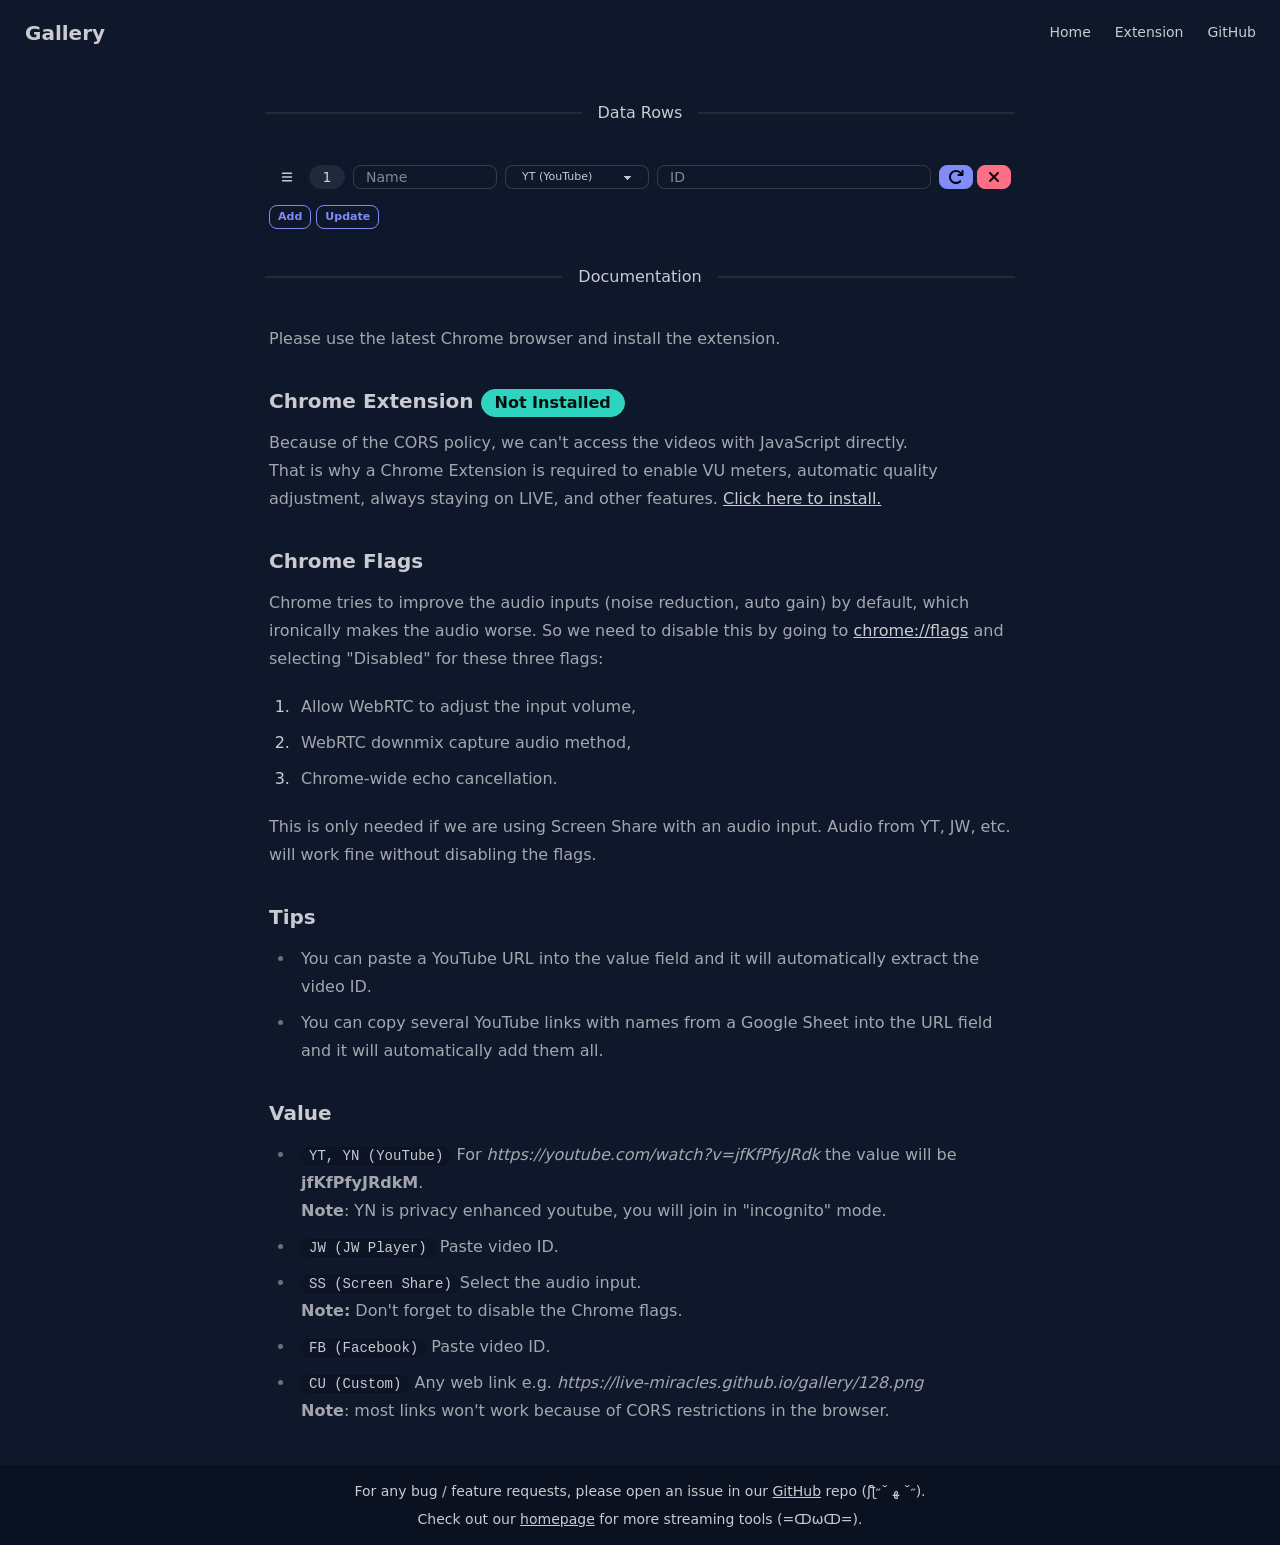
==== index.html @ 16df1bc9 "ad vc player" ====
<!doctype html>
<html lang="en" data-theme="night">
  <head>
    <meta charset="UTF-8" />
    <meta name="viewport" content="width=device-width, initial-scale=1.0" />
    <title>Gallery</title>
    <link rel="icon" type="image/png" href="./128.png" />
    <link rel="stylesheet" href="./output.css" />
    <script type="module" src="./script.js" defer></script>
    <script src="./Sortable.min.js"></script>
  </head>
  <body class="bg-base-100 text-base-content">
    <div class="flex flex-col items-center">
      <div class="flex w-full flex-wrap" id="gallery"></div>
    </div>

    <div class="prose rounded-box border-error text-error m-3 mx-auto border-2 p-2" id="outdated-extension-warning" style="display: none">
      <b>Warning:</b> You're using an outdated Chrome extension version "<span id="ext-version"></span>". Please
      <a class="link" href="/gallery-ext/#update">update</a> it to the latest version "<span id="gal-version">3.1.0</span>", as some features might
      not work properly.
    </div>

    <div class="navbar focus bg-base-100">
      <div class="flex-1">
        <a class="btn btn-ghost text-xl" href="/">Gallery</a>
      </div>
      <div class="flex-none">
        <ul class="menu menu-horizontal px-1">
          <li><a href="/">Home</a></li>
          <li>
            <a href="/gallery-ext/" target="_blank" t>Extension</a>
          </li>
          <li><a href="https://github.com/live-miracles/gallery/" target="_blank">GitHub</a></li>
        </ul>
      </div>
    </div>

    <div class="m-auto mt-10 w-[750px] px-1" style="display: none" id="controls">
      <div class="focus mb-4 flex items-center gap-1">
        <input id="gallery-url" type="text" placeholder="URL" class="input input-xs ml-0 flex-1" />

        <button id="update-gallery-url" class="btn btn-secondary btn-xs">
          <svg class="h-4 w-4 fill-current" xmlns="http://www.w3.org/2000/svg" viewBox="0 0 448 512">
            <path
              d="M438.6 278.6c12.5-12.5 12.5-32.8 0-45.3l-160-160c-12.5-12.5-32.8-12.5-45.3 0s-12.5 32.8 0 45.3L338.8 224 32 224c-17.7 0-32 14.3-32 32s14.3 32 32 32l306.7 0L233.4 393.4c-12.5 12.5-12.5 32.8 0 45.3s32.8 12.5 45.3 0l160-160z" />
          </svg>
        </button>
        <button id="last-gallery-url" class="btn btn-secondary btn-xs">last</button>
      </div>

      <div class="divider focus mx-auto mt-10 w-[750px]">Controls</div>

      <div>
        <label class="relative inline-flex cursor-pointer items-center">
          <input type="checkbox" id="show-focus" class="show-toggle url-param toggle toggle-secondary m-0" checked />
          <span class="text-md ms-3">Show everything</span>
        </label>
      </div>

      <div class="focus">
        <label class="relative inline-flex cursor-pointer items-center">
          <input type="checkbox" id="audioLevels" class="url-param toggle toggle-secondary m-0" checked />
          <span class="text-md ms-3">Draw audio levels</span>
        </label>
      </div>
      <div class="focus">
        <label class="relative inline-flex cursor-pointer items-center">
          <input type="checkbox" id="noAudioBlink" class="url-param toggle toggle-secondary m-0" disabled />
          <span class="text-md ms-3">Blink if no audio for over 5 seconds</span>
        </label>
      </div>
      <div class="focus mb-4">
        <label class="relative inline-flex cursor-pointer items-center">
          <input type="checkbox" id="mute-rotation" class="url-param toggle toggle-secondary m-0" />
          <span class="text-md ms-3 whitespace-nowrap">Auto unmute boxes one by one</span>
          <input
            type="text"
            id="rotation-boxes"
            class="url-param input input-xs mx-1 my-0 w-[250px]"
            placeholder="boxes e.g. 1 2 5, if empty takes all" />
          <input type="text" id="rotation-time" class="url-param input input-xs mx-0 my-0 w-12" placeholder="sec" value="60" />
        </label>
      </div>
      <div class="focus">
        <label class="relative inline-flex cursor-pointer items-center">
          <input type="checkbox" id="autoLive" class="url-param toggle toggle-secondary m-0" checked />
          <span class="text-md ms-3">YouTube: automatically switch to LIVE</span>
        </label>
      </div>
      <div class="focus mb-4">
        <label class="relative inline-flex cursor-pointer items-center">
          <button id="setQuality" class="btn btn-outline btn-secondary btn-xs">Lowest Quality</button>
          <span class="text-md ms-3">YouTube: Select the lowest quality (resolution) for all videos</span>
        </label>
      </div>
    </div>

    <div class="divider focus mx-auto my-10 w-[750px]">Data Rows</div>

    <div id="data-rows" class="focus m-auto w-[750px] px-1"></div>

    <div class="focus m-auto w-[750px] px-1">
      <button id="add-data-row" class="btn btn-outline btn-secondary btn-xs mt-3">Add</button>
      <button id="update-rows" class="btn btn-outline btn-secondary btn-xs mt-3">Update</button>
      <button id="init-unmute" class="hidden"></button>
    </div>

    <div class="divider focus mx-auto my-10 w-[750px]">Documentation</div>

    <div class="prose focus m-auto w-[760px] max-w-[750px] px-1">
      <p>Please use the latest Chrome browser and install the extension.</p>

      <h3>
        Chrome Extension
        <span id="installedBadge" class="badge badge-success badge-error badge-lg">Not Installed</span>
      </h3>
      <p>
        Because of the CORS policy, we can't access the videos with JavaScript directly.
        <br />
        That is why a Chrome Extension is required to enable VU meters, automatic quality adjustment, always staying on LIVE, and other features.
        <a class="link" href="/gallery-ext/" target="_blank">Click here to install.</a>
      </p>

      <h3>Chrome Flags</h3>
      Chrome tries to improve the audio inputs (noise reduction, auto gain) by default, which ironically makes the audio worse. So we need to disable
      this by going to <a class="link">chrome://flags</a> and selecting "Disabled" for these three flags:
      <ol>
        <li>Allow WebRTC to adjust the input volume,</li>
        <li>WebRTC downmix capture audio method,</li>
        <li>Chrome-wide echo cancellation.</li>
      </ol>

      This is only needed if we are using Screen Share with an audio input. Audio from YT, JW, etc. will work fine without disabling the flags.

      <h3>Tips</h3>
      <ul>
        <li>You can paste a YouTube URL into the value field and it will automatically extract the video ID.</li>
        <li>You can copy several YouTube links with names from a Google Sheet into the URL field and it will automatically add them all.</li>
      </ul>

      <h3>Value</h3>
      <ul>
        <li>
          <code>YT, YN (YouTube)</code> For <i>https://youtube.com/watch?v=jfKfPfyJRdk</i> the value will be <b>jfKfPfyJRdkM</b>.
          <br />
          <b>Note</b>: YN is privacy enhanced youtube, you will join in "incognito" mode.
        </li>
        <li><code>JW (JW Player)</code> Paste video ID.</li>
        <li>
          <code>SS (Screen Share)</code>Select the audio input.
          <br />
          <b>Note:</b> Don't forget to disable the Chrome flags.
        </li>
        <li><code>FB (Facebook)</code> Paste video ID.</li>
        <li>
          <code>CU (Custom)</code> Any web link e.g. <i>https://live-miracles.github.io/gallery/128.png</i><br />
          <b>Note</b>: most links won't work because of CORS restrictions in the browser.
        </li>
      </ul>
    </div>

    <footer class="footer footer-center focus bg-base-300 text-base-content mt-10 p-4">
      <aside>
        <p>
          For any bug / feature requests, please open an issue in our
          <a class="link" href="https://github.com/live-miracles/gallery/" target="_blank">GitHub</a> repo (ʃƪ˶˘ ﻬ ˘˶).
        </p>
        <p>Check out our <a class="link" href="/">homepage</a> for more streaming tools (=ↀωↀ=).</p>
      </aside>
    </footer>
  </body>
</html>
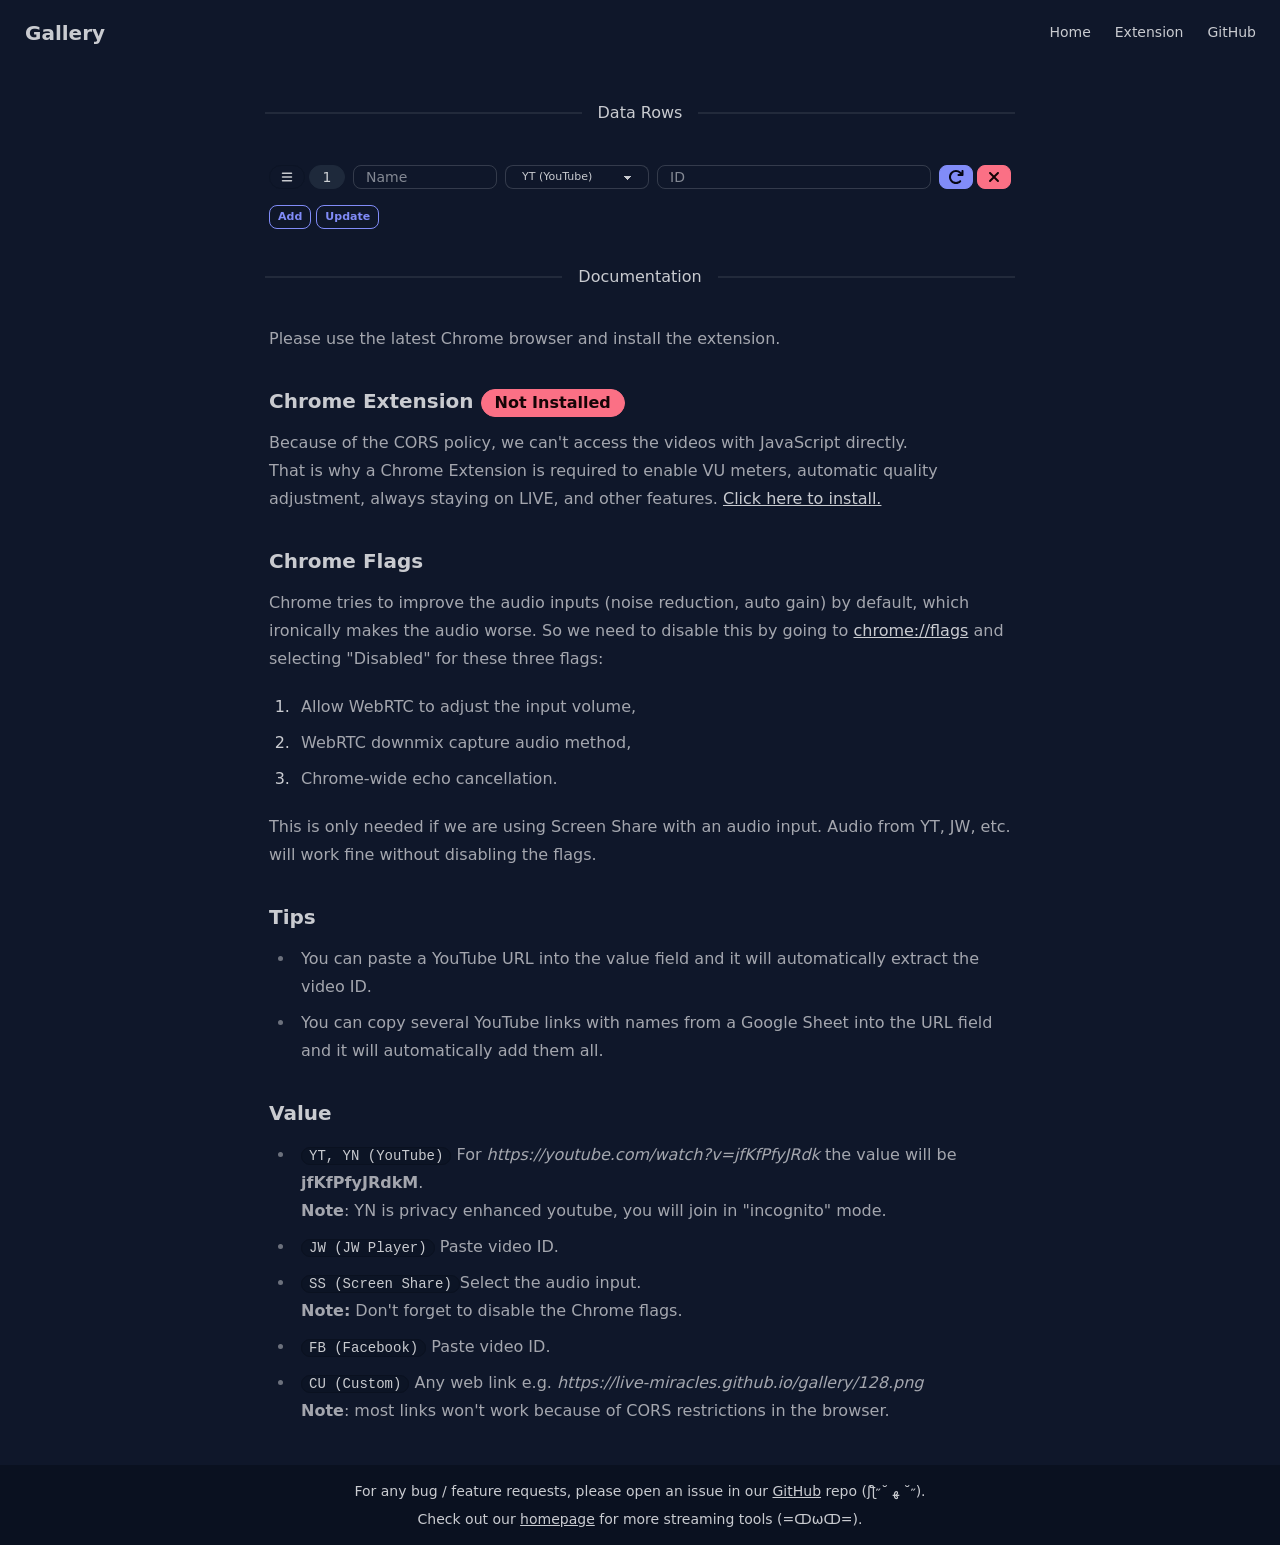
==== commit 46df1729: "css bug fix" ====
--- a/index.html
+++ b/index.html
@@ -16,7 +16,7 @@
 
     <div class="prose rounded-box border-error text-error m-3 mx-auto border-2 p-2" id="outdated-extension-warning" style="display: none">
       <b>Warning:</b> You're using an outdated Chrome extension version "<span id="ext-version"></span>". Please
-      <a class="link" href="/gallery-ext/#update">update</a> it to the latest version "<span id="gal-version">3.1.0</span>", as some features might
+      <a class="link" href="/gallery-ext/#update">update</a> it to the latest version "<span id="gal-version">3.1.1</span>", as some features might
       not work properly.
     </div>
 
@@ -112,7 +112,7 @@
 
       <h3>
         Chrome Extension
-        <span id="installedBadge" class="badge badge-success badge-error badge-lg">Not Installed</span>
+        <span id="installedBadge" class="badge badge-error badge-lg">Not Installed</span>
       </h3>
       <p>
         Because of the CORS policy, we can't access the videos with JavaScript directly.
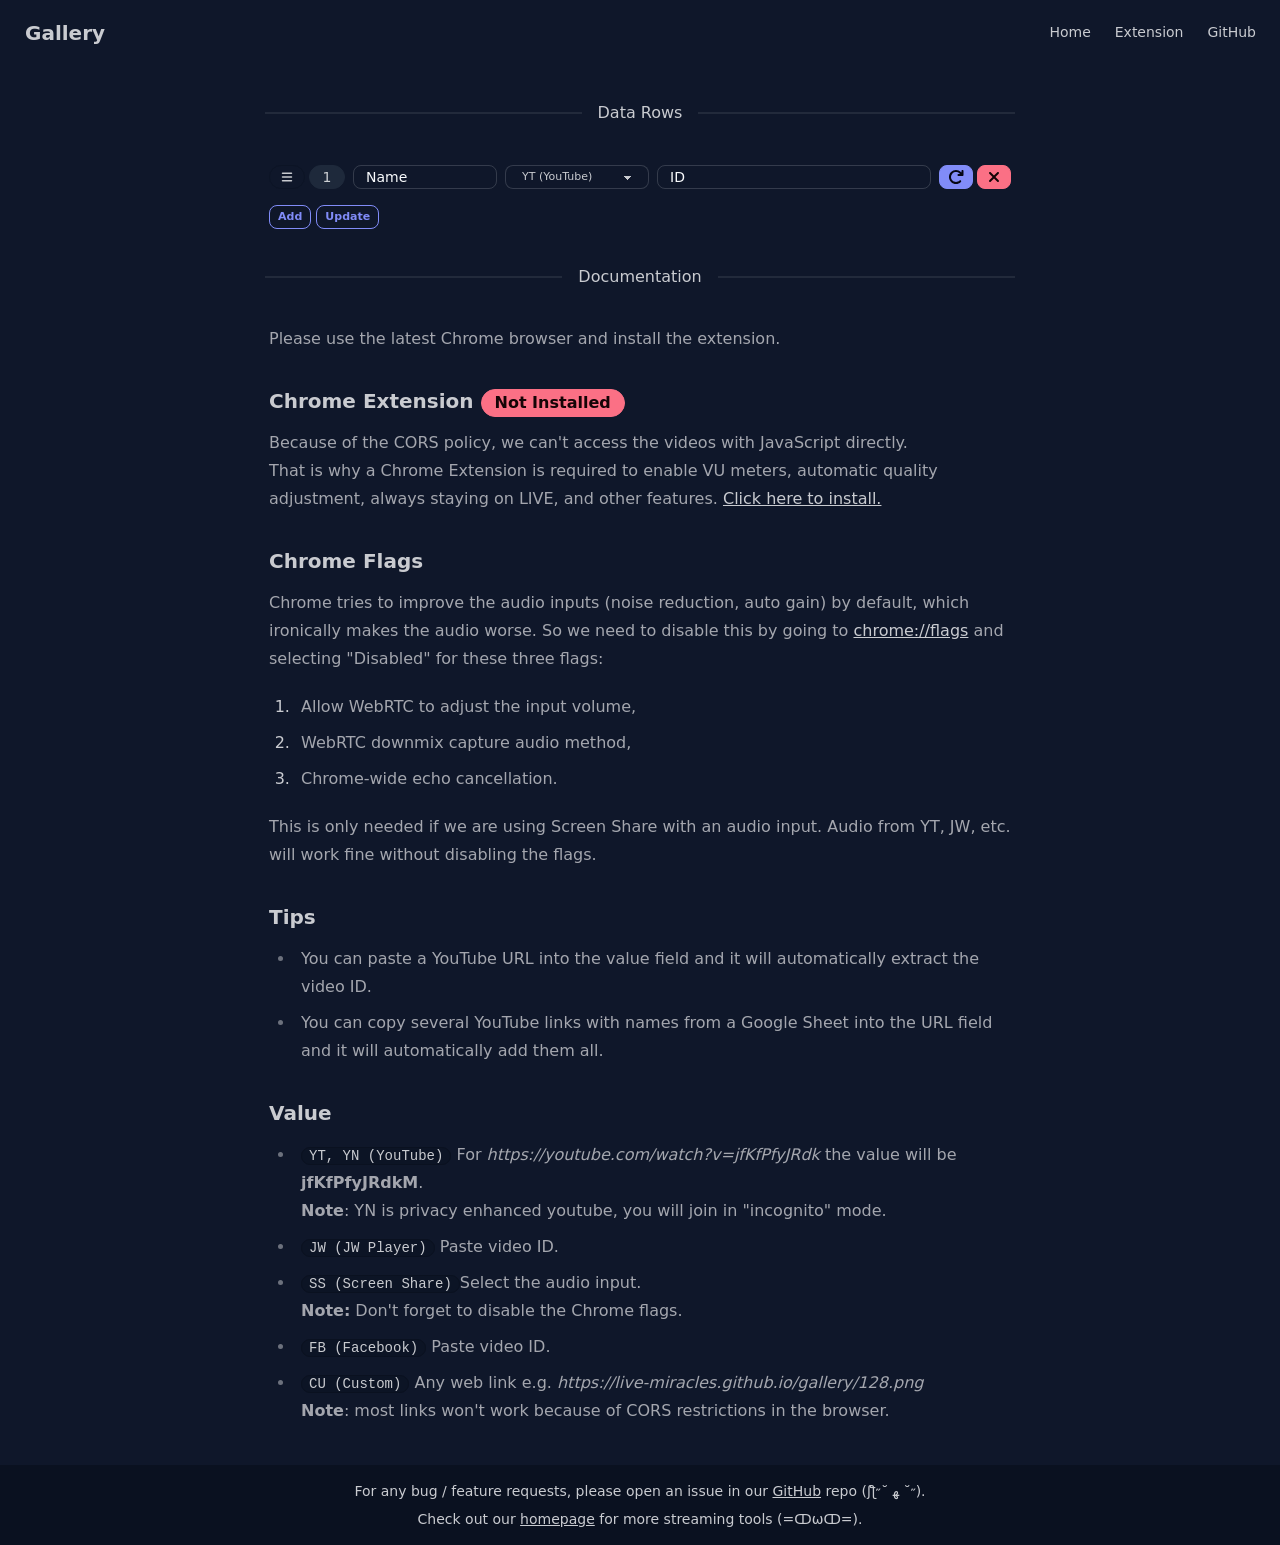
==== commit c11c9c86: "new gal-ext & makefile" ====
--- a/index.html
+++ b/index.html
@@ -16,7 +16,7 @@
 
     <div class="prose rounded-box border-error text-error m-3 mx-auto border-2 p-2" id="outdated-extension-warning" style="display: none">
       <b>Warning:</b> You're using an outdated Chrome extension version "<span id="ext-version"></span>". Please
-      <a class="link" href="/gallery-ext/#update">update</a> it to the latest version "<span id="gal-version">3.1.1</span>", as some features might
+      <a class="link" href="/gallery-ext/#update">update</a> it to the latest version "<span id="gal-version">3.1.2</span>", as some features might
       not work properly.
     </div>
 
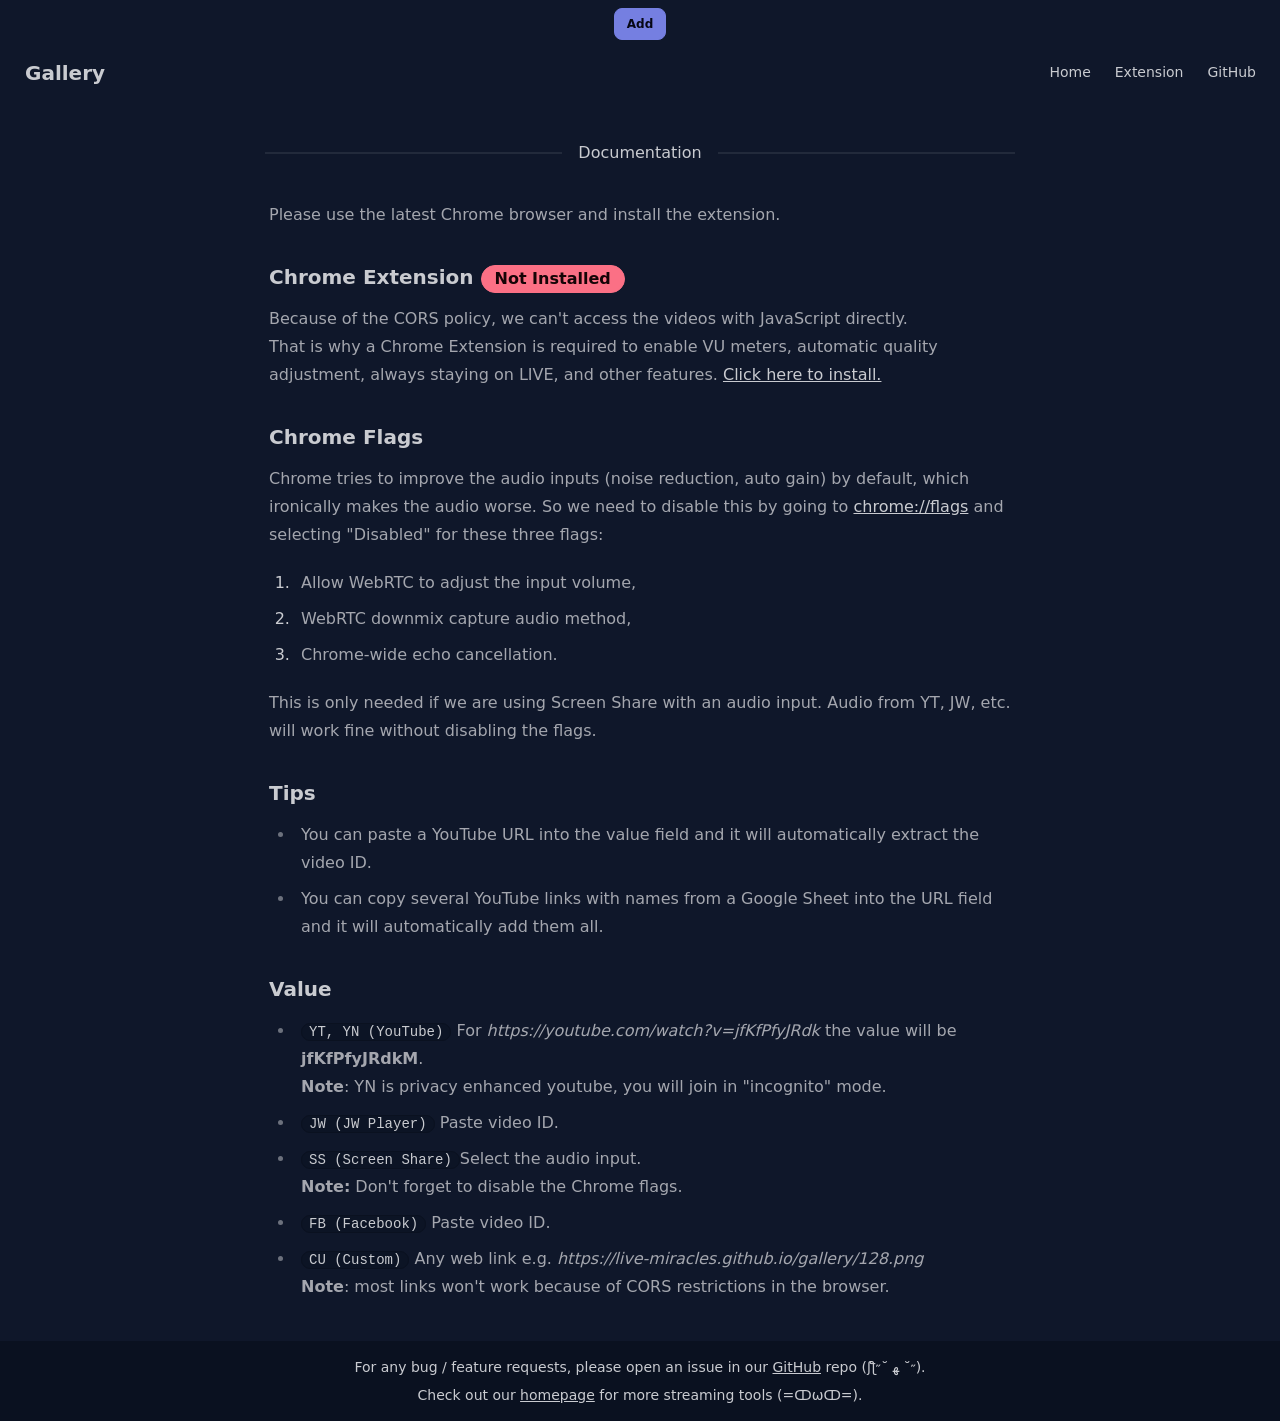
==== commit db859197: "new major version, remove all rows" ====
--- a/index.html
+++ b/index.html
@@ -12,15 +12,16 @@
   <body class="bg-base-100 text-base-content">
     <div class="flex flex-col items-center">
       <div class="flex w-full flex-wrap" id="gallery"></div>
+      <button id="add-box-btn" class="btn btn-active btn-secondary btn-sm mt-2">Add</button>
     </div>
 
     <div class="prose rounded-box border-error text-error m-3 mx-auto border-2 p-2" id="outdated-extension-warning" style="display: none">
       <b>Warning:</b> You're using an outdated Chrome extension version "<span id="ext-version"></span>". Please
-      <a class="link" href="/gallery-ext/#update">update</a> it to the latest version "<span id="gal-version">3.1.2</span>", as some features might
+      <a class="link" href="/gallery-ext/#update">update</a> it to the latest version "<span id="gal-version">4.0.0</span>", as some features might
       not work properly.
     </div>
 
-    <div class="navbar focus bg-base-100">
+    <div class="navbar bg-base-100">
       <div class="flex-1">
         <a class="btn btn-ghost text-xl" href="/">Gallery</a>
       </div>
@@ -35,8 +36,8 @@
       </div>
     </div>
 
-    <div class="m-auto mt-10 w-[750px] px-1" style="display: none" id="controls">
-      <div class="focus mb-4 flex items-center gap-1">
+    <div class="m-auto mt-5 w-[750px] px-1" style="display: none" id="controls">
+      <div class="mb-4 flex items-center gap-1">
         <input id="gallery-url" type="text" placeholder="URL" class="input input-xs ml-0 flex-1" />
 
         <button id="update-gallery-url" class="btn btn-secondary btn-xs">
@@ -48,28 +49,21 @@
         <button id="last-gallery-url" class="btn btn-secondary btn-xs">last</button>
       </div>
 
-      <div class="divider focus mx-auto mt-10 w-[750px]">Controls</div>
+      <div class="divider mx-auto mt-10 w-[750px]">Controls</div>
 
-      <div>
-        <label class="relative inline-flex cursor-pointer items-center">
-          <input type="checkbox" id="show-focus" class="show-toggle url-param toggle toggle-secondary m-0" checked />
-          <span class="text-md ms-3">Show everything</span>
-        </label>
-      </div>
-
-      <div class="focus">
+      <div class="s">
         <label class="relative inline-flex cursor-pointer items-center">
           <input type="checkbox" id="audioLevels" class="url-param toggle toggle-secondary m-0" checked />
           <span class="text-md ms-3">Draw audio levels</span>
         </label>
       </div>
-      <div class="focus">
+      <div>
         <label class="relative inline-flex cursor-pointer items-center">
           <input type="checkbox" id="noAudioBlink" class="url-param toggle toggle-secondary m-0" disabled />
           <span class="text-md ms-3">Blink if no audio for over 5 seconds</span>
         </label>
       </div>
-      <div class="focus mb-4">
+      <div class="mb-4">
         <label class="relative inline-flex cursor-pointer items-center">
           <input type="checkbox" id="mute-rotation" class="url-param toggle toggle-secondary m-0" />
           <span class="text-md ms-3 whitespace-nowrap">Auto unmute boxes one by one</span>
@@ -81,13 +75,13 @@
           <input type="text" id="rotation-time" class="url-param input input-xs mx-0 my-0 w-12" placeholder="sec" value="60" />
         </label>
       </div>
-      <div class="focus">
+      <div>
         <label class="relative inline-flex cursor-pointer items-center">
           <input type="checkbox" id="autoLive" class="url-param toggle toggle-secondary m-0" checked />
           <span class="text-md ms-3">YouTube: automatically switch to LIVE</span>
         </label>
       </div>
-      <div class="focus mb-4">
+      <div class="mb-4">
         <label class="relative inline-flex cursor-pointer items-center">
           <button id="setQuality" class="btn btn-outline btn-secondary btn-xs">Lowest Quality</button>
           <span class="text-md ms-3">YouTube: Select the lowest quality (resolution) for all videos</span>
@@ -95,23 +89,14 @@
       </div>
     </div>
 
-    <div class="divider focus mx-auto my-10 w-[750px]">Data Rows</div>
+    <div class="divider mx-auto my-10 w-[750px]">Documentation</div>
 
-    <div id="data-rows" class="focus m-auto w-[750px] px-1"></div>
-
-    <div class="focus m-auto w-[750px] px-1">
-      <button id="add-data-row" class="btn btn-outline btn-secondary btn-xs mt-3">Add</button>
-      <button id="update-rows" class="btn btn-outline btn-secondary btn-xs mt-3">Update</button>
-      <button id="init-unmute" class="hidden"></button>
-    </div>
-
-    <div class="divider focus mx-auto my-10 w-[750px]">Documentation</div>
-
-    <div class="prose focus m-auto w-[760px] max-w-[750px] px-1">
+    <div class="prose m-auto w-[760px] max-w-[750px] px-1">
       <p>Please use the latest Chrome browser and install the extension.</p>
 
       <h3>
         Chrome Extension
+        <!-- badge-success (for tailwind to include this class) -->
         <span id="installedBadge" class="badge badge-error badge-lg">Not Installed</span>
       </h3>
       <p>
@@ -159,7 +144,7 @@
       </ul>
     </div>
 
-    <footer class="footer footer-center focus bg-base-300 text-base-content mt-10 p-4">
+    <footer class="footer footer-center bg-base-300 text-base-content mt-10 p-4">
       <aside>
         <p>
           For any bug / feature requests, please open an issue in our
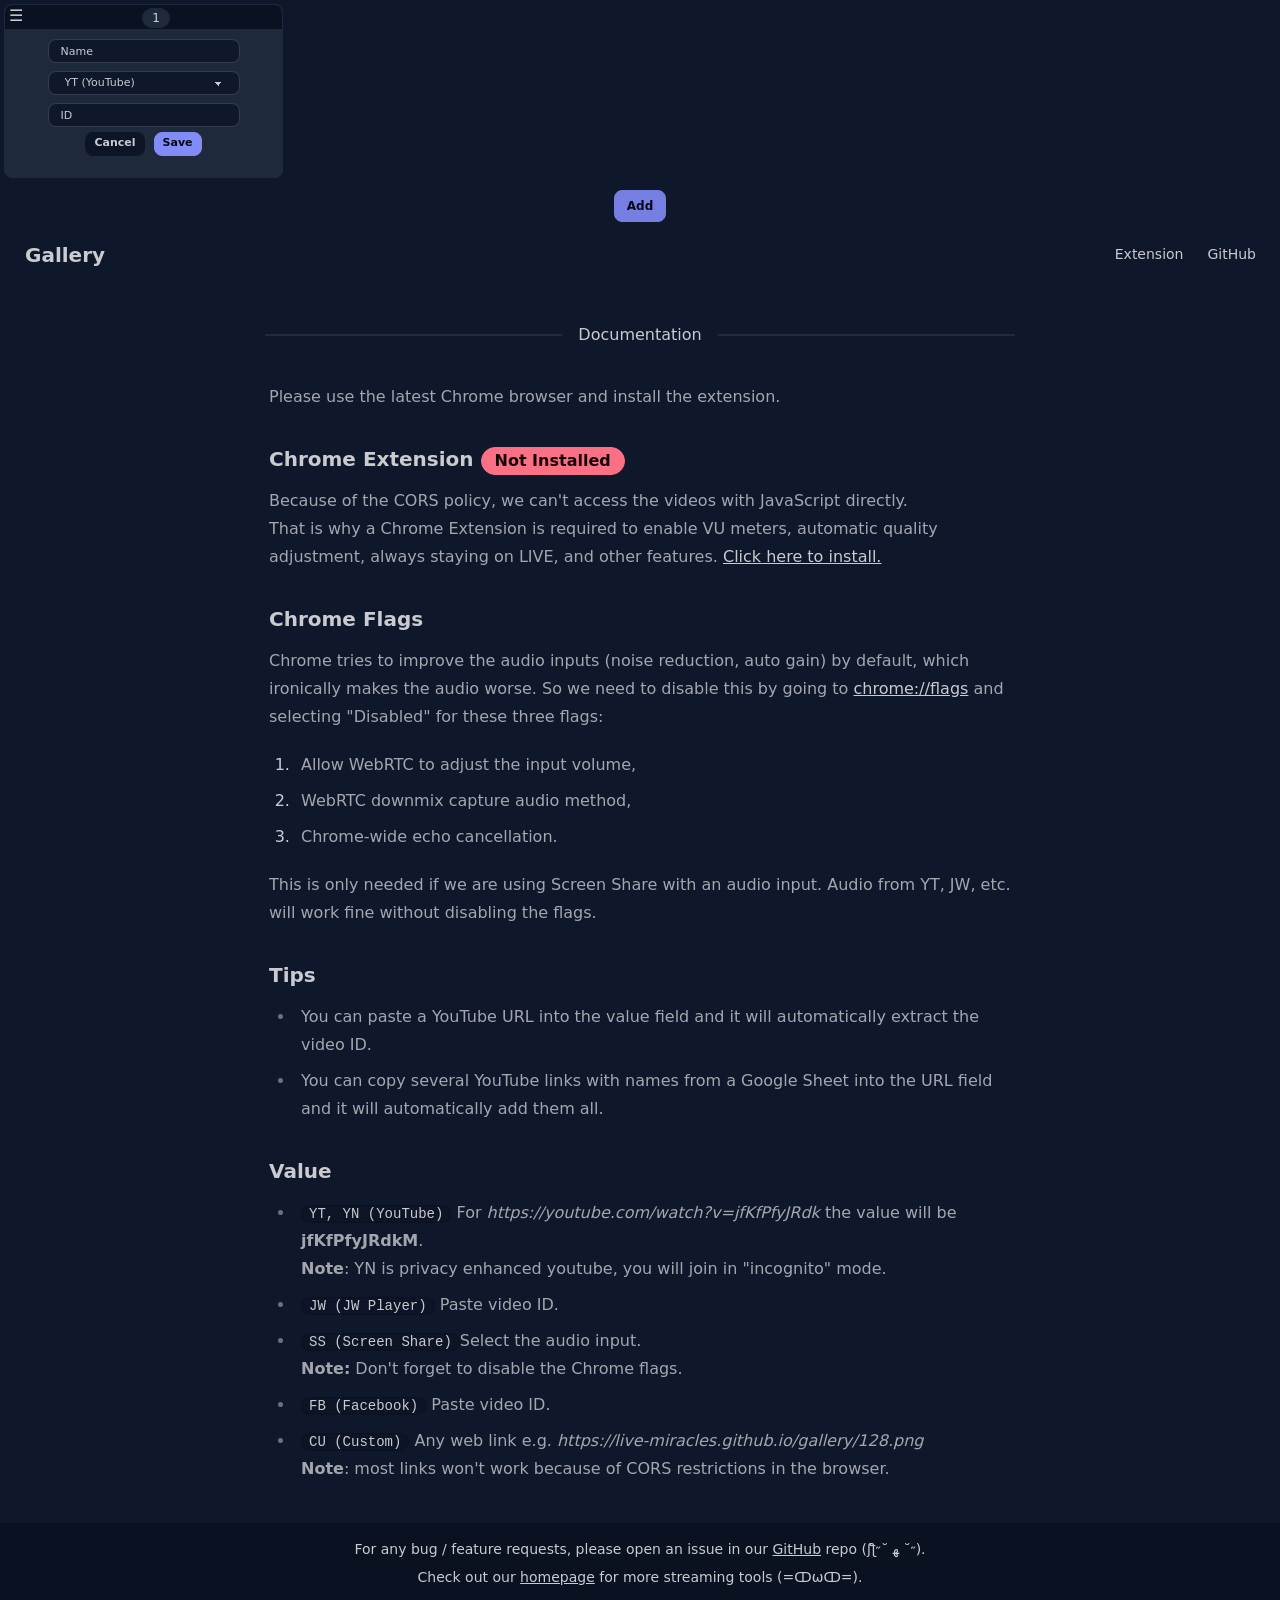
==== commit 90a7646d: "remove target & improve sorting" ====
--- a/index.html
+++ b/index.html
@@ -27,11 +27,10 @@
       </div>
       <div class="flex-none">
         <ul class="menu menu-horizontal px-1">
-          <li><a href="/">Home</a></li>
           <li>
-            <a href="/gallery-ext/" target="_blank" t>Extension</a>
+            <a href="/gallery-ext/">Extension</a>
           </li>
-          <li><a href="https://github.com/live-miracles/gallery/" target="_blank">GitHub</a></li>
+          <li><a href="https://github.com/live-miracles/gallery/">GitHub</a></li>
         </ul>
       </div>
     </div>
@@ -72,7 +71,7 @@
             id="rotation-boxes"
             class="url-param input input-xs mx-1 my-0 w-[250px]"
             placeholder="boxes e.g. 1 2 5, if empty takes all" />
-          <input type="text" id="rotation-time" class="url-param input input-xs mx-0 my-0 w-12" placeholder="sec" value="60" />
+          <input type="number" id="rotation-time" class="url-param input input-xs mx-0 my-0 w-14" placeholder="sec" value="5" />
         </label>
       </div>
       <div>
@@ -103,7 +102,7 @@
         Because of the CORS policy, we can't access the videos with JavaScript directly.
         <br />
         That is why a Chrome Extension is required to enable VU meters, automatic quality adjustment, always staying on LIVE, and other features.
-        <a class="link" href="/gallery-ext/" target="_blank">Click here to install.</a>
+        <a class="link" href="/gallery-ext/">Click here to install.</a>
       </p>
 
       <h3>Chrome Flags</h3>
@@ -148,7 +147,7 @@
       <aside>
         <p>
           For any bug / feature requests, please open an issue in our
-          <a class="link" href="https://github.com/live-miracles/gallery/" target="_blank">GitHub</a> repo (ʃƪ˶˘ ﻬ ˘˶).
+          <a class="link" href="https://github.com/live-miracles/gallery/">GitHub</a> repo (ʃƪ˶˘ ﻬ ˘˶).
         </p>
         <p>Check out our <a class="link" href="/">homepage</a> for more streaming tools (=ↀωↀ=).</p>
       </aside>
